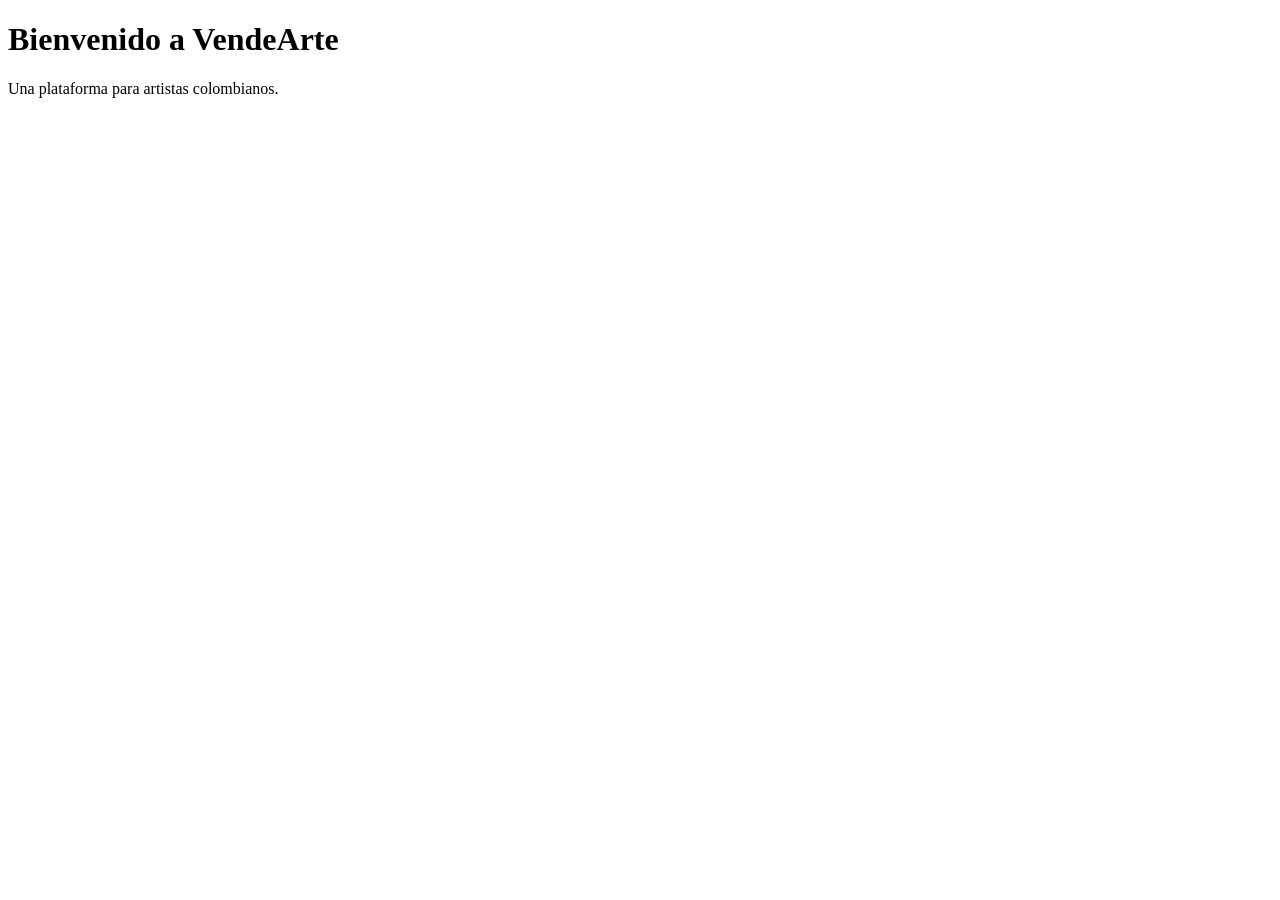
==== index.html @ 61d18cf7 "inicio proyecto VendeArte - estructura base" ====
<!DOCTYPE html>
<html lang="es">
<head>
    <title>VendeArte</title>
</head>
<body>
    <h1>Bienvenido a VendeArte</h1>
    <p>Una plataforma para artistas colombianos.</p>
    </body>
     








</html>
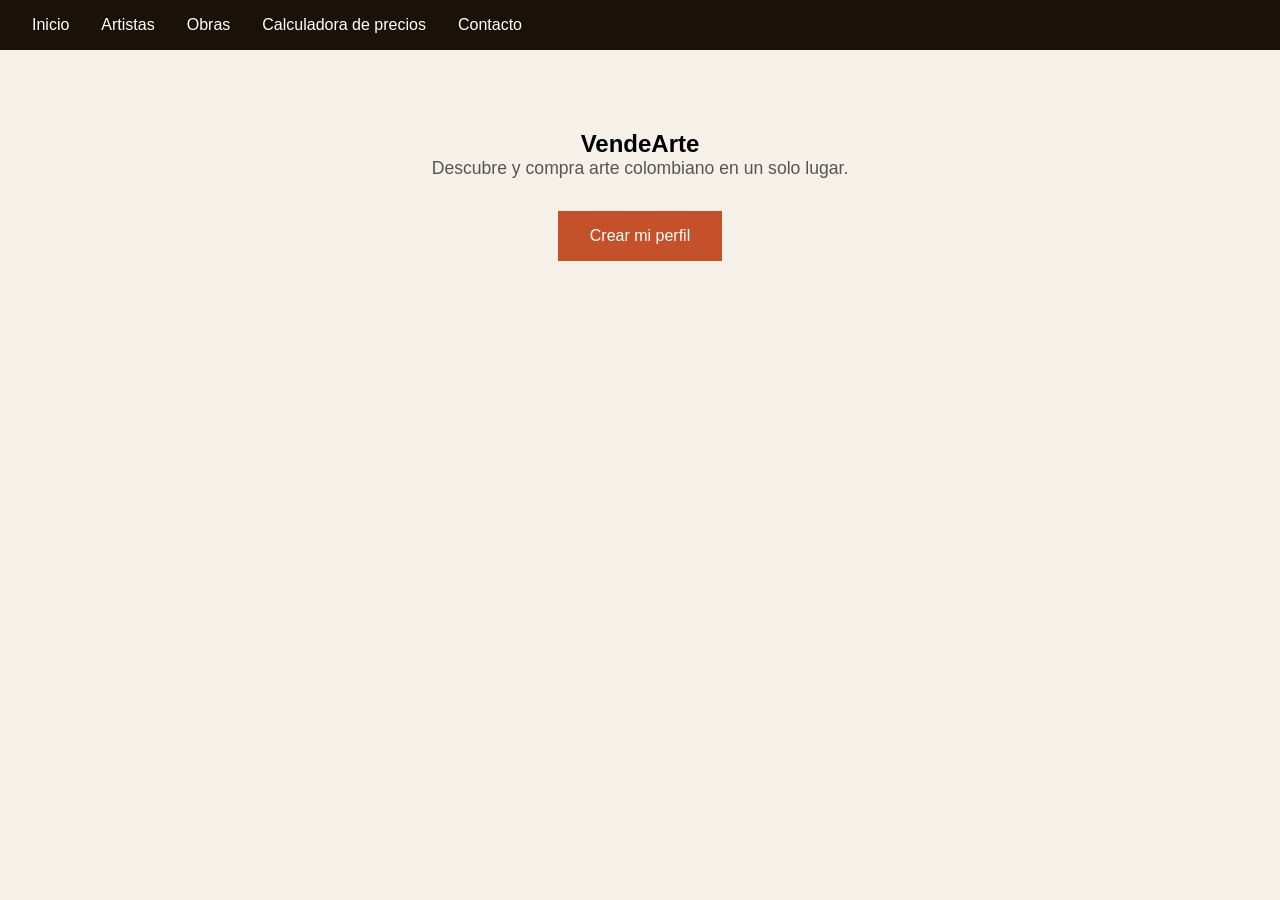
==== commit e5a1e5af: "hero y navegacion base de VendeArte" ====
--- a/index.html
+++ b/index.html
@@ -1,14 +1,26 @@
 <!DOCTYPE html>
 <html lang="es">
 <head>
+    <link rel="stylesheet" href="css/style.css">
     <title>VendeArte</title>
 </head>
 <body>
-    <h1>Bienvenido a VendeArte</h1>
-    <p>Una plataforma para artistas colombianos.</p>
-    </body>
-     
-
+    <nav>
+        <ul>
+            <li><a href="index.html">Inicio</a></li>
+            <li><a href="artistas.html">Artistas</a></li>
+            <li><a href="obras.html">Obras</a></li>
+            <li><a href="Calculadora de precios.html">Calculadora de precios</a></li> 
+            <li><a href="contacto.html">Contacto</a></li>
+        </ul>
+    </nav>
+    <section class="hero">
+        <h1>VendeArte</h1>
+        <p>Descubre y compra arte colombiano en un solo lugar.</p>
+        <button> Crear mi perfil</button>
+    </section>
+    
+</body>
 
 
 
--- a/css/style.css
+++ b/css/style.css
@@ -0,0 +1,51 @@
+* {
+  margin: 0;
+  padding: 0;
+  box-sizing: border-box;
+}
+
+body {
+  background: #f5f0e8;
+  font-family: Arial, sans-serif;
+}
+
+nav {
+  background: #1a1209;
+  padding: 1rem 2rem;
+}
+
+nav ul {
+  list-style: none;
+  display: flex;
+  gap: 2rem;
+}
+
+nav ul li a {
+  color: white;
+  text-decoration: none;
+}
+.hero {
+  padding: 5rem 2rem;
+  text-align: center;
+}
+
+.hero h2 {
+  font-size: 3rem;
+  color: #1a1209;
+  margin-bottom: 1rem;
+}
+
+.hero p {
+  font-size: 1.1rem;
+  color: #555;
+  margin-bottom: 2rem;
+}
+
+.hero button {
+  background: #c4512a;
+  color: white;
+  padding: 1rem 2rem;
+  border: none;
+  font-size: 1rem;
+  cursor: pointer;
+}
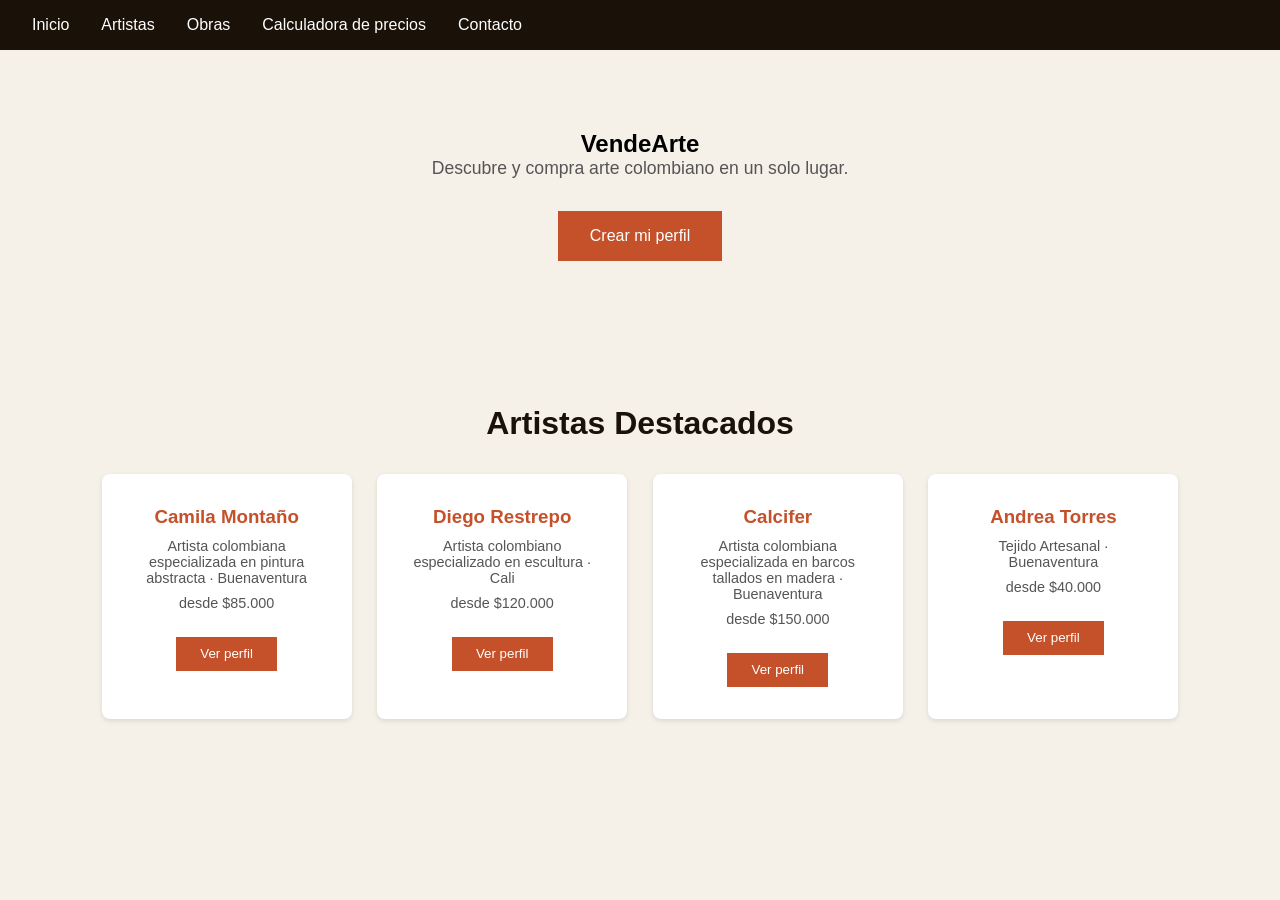
==== commit be9f9286: "página de contacto con formulario" ====
--- a/index.html
+++ b/index.html
@@ -19,7 +19,43 @@
         <p>Descubre y compra arte colombiano en un solo lugar.</p>
         <button> Crear mi perfil</button>
     </section>
+
+    <section class="artistas">
+    <h2>Artistas Destacados</h2>
+
+    <div class="cards">
+
+    <div class="card">
+        <h3>Camila Montaño</h3>
+        <p>Artista colombiana especializada en pintura abstracta  · Buenaventura </p>
+        <p>desde $85.000</p>
+        <button>Ver perfil</button>
+    </div>
     
+    <div class="card">
+        <h3>Diego Restrepo</h3>
+        <p>Artista colombiano especializado en escultura  · Cali </p>
+        <p>desde $120.000</p>
+        <button>Ver perfil</button>
+    </div>
+
+    <div class="card">
+        <h3>Calcifer</h3>
+        <p>Artista colombiana especializada en barcos tallados en madera  · Buenaventura </p>
+        <p>desde $150.000</p>
+        <button>Ver perfil</button>
+    </div>
+
+    <div class="card">
+        <h3>Andrea Torres</h3>
+        <p>Tejido Artesanal  · Buenaventura </p>
+        <p>desde $40.000</p>
+        <button>Ver perfil</button>
+    </div>
+    
+    </div>
+    </section>
+
 </body>
 
 
--- a/css/style.css
+++ b/css/style.css
@@ -48,4 +48,88 @@
   border: none;
   font-size: 1rem;
   cursor: pointer;
+}
+.artistas{
+    padding: 4rem 2rem;
+    text-align: center;
+}
+.artistas h2 {
+    font-size: 2rem;
+    color: #1a1209;
+    margin-bottom: 2rem;
+}
+.cards {
+    display: flex;
+    gap: 1.6rem;
+    justify-content: center;
+}
+.card {
+    background: white;
+    padding: 2rem;
+    border-radius: 8px;
+    width: 250px;
+    box-shadow: 0 2px 5px rgba(0,0,0,0.1);
+}
+.card h3{
+    color:#c4512a;
+    margin-bottom: 0.6rem;
+}
+.card p{
+    color: #555;
+    margin-bottom: 0.6rem;
+    font-size: 0.9rem;
+}
+.card button {
+    background: #c4512a;
+    color: white;
+    padding: 0.6rem 1.5rem;
+    border: none;
+    cursor: pointer;
+    margin-top: 1rem;
+    
+}
+
+.formulario {
+    padding: 4rem 2rem;
+    text-align: center;
+}
+.formulario h2 {
+    font-size: 2rem;
+    color: #1a1209;
+    margin-bottom: 0.5rem;
+}
+.formulario p {
+    color: #555;
+    margin-bottom: 2rem;
+}
+form{
+    display: flex;
+    flex-direction: column;
+    max-width: 500px;
+    margin: 0 auto;
+    gap: 1rem;
+    align-items: center;
+
+}
+
+form input, form textarea{
+    padding: 0.8rem 1rem;
+    border: 1px solid #ccc;
+    border-radius: 4px;
+    font-size: 1rem;
+    font-family: Arial, sans-serif;
+    
+}
+form textarea {
+    height: 150px;
+}
+
+form button {
+    background: #c4512a;
+    color: white;
+    padding: 0.8rem 2rem;
+    border: none;
+    font-size: 1rem;
+    cursor: pointer;
+    margin-top: 1rem;
 }
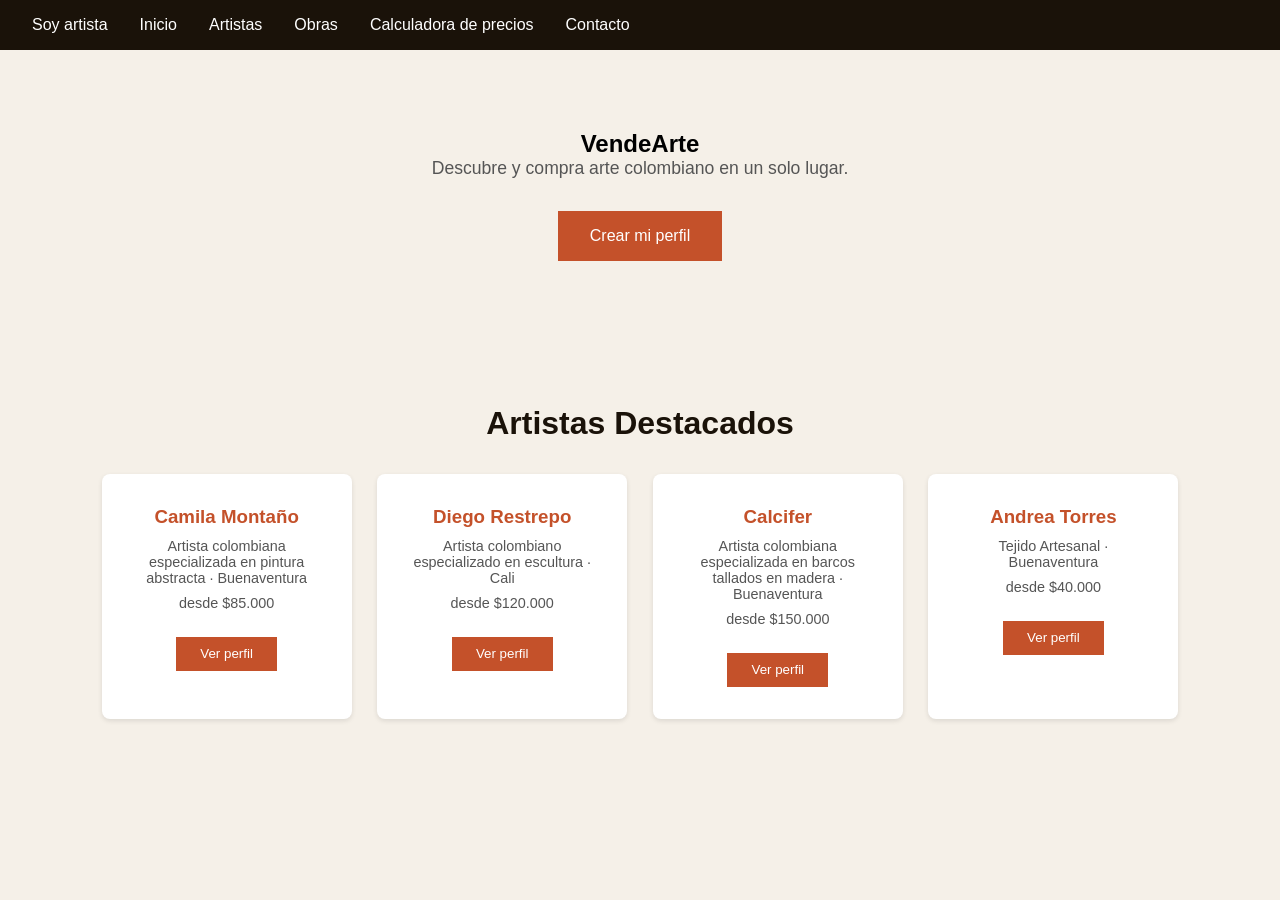
==== commit 6df2dd0b: "modulo CRUD completo de artistas" ====
--- a/index.html
+++ b/index.html
@@ -7,11 +7,12 @@
 <body>
     <nav>
         <ul>
+            <li><a href="registro-artista.php">Soy artista</a></li> 
             <li><a href="index.html">Inicio</a></li>
-            <li><a href="artistas.html">Artistas</a></li>
+            <li><a href="artistas.php">Artistas</a></li>
             <li><a href="obras.html">Obras</a></li>
-            <li><a href="Calculadora de precios.html">Calculadora de precios</a></li> 
-            <li><a href="contacto.html">Contacto</a></li>
+            <li><a href="Calculadora.php">Calculadora de precios</a></li> 
+            <li><a href="contacto.php">Contacto</a></li>
         </ul>
     </nav>
     <section class="hero">
@@ -52,7 +53,7 @@
         <p>desde $40.000</p>
         <button>Ver perfil</button>
     </div>
-    
+
     </div>
     </section>
 
--- a/css/style.css
+++ b/css/style.css
@@ -132,4 +132,16 @@
     font-size: 1rem;
     cursor: pointer;
     margin-top: 1rem;
+}
+.mensaje {
+    margin-top: 1rem;
+    color: #080808;
+    font-size: 1rem;
+    padding: 0.8rem 1rem;
+    border: 1px solid #c4512a;
+    border-radius: 4px;
+    background-color: #ffffff;
+    box-shadow: #c4512a  0px 4px 8px rgba(0,0,0,0.1);
+    
+
 }
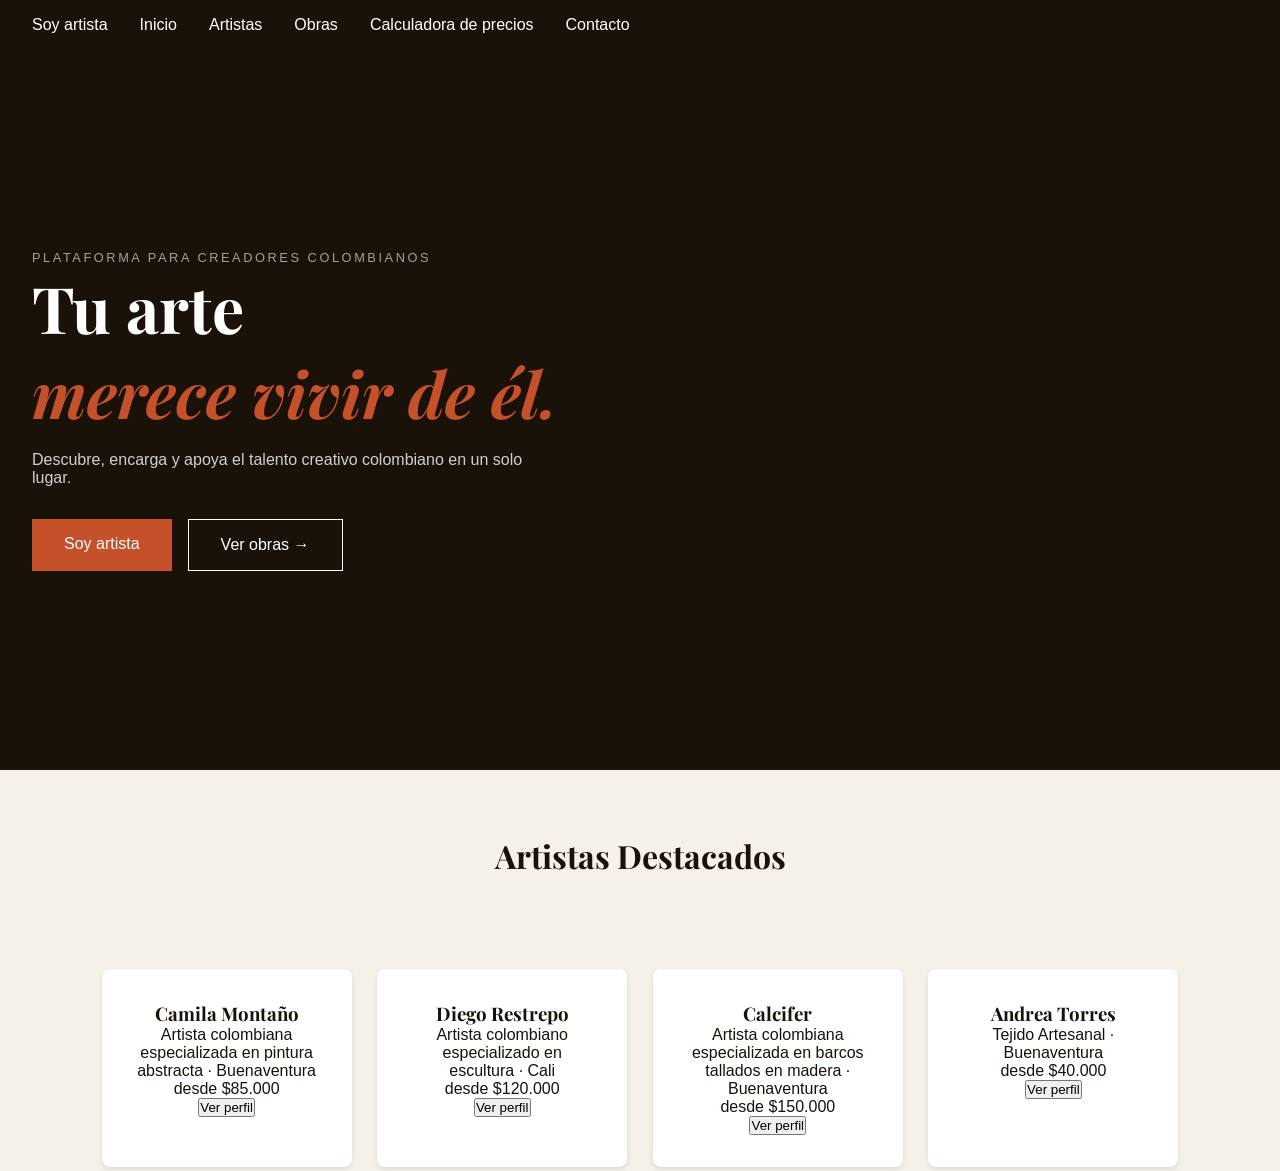
==== commit ab7ad5b8: "rediseño hero y cards" ====
--- a/index.html
+++ b/index.html
@@ -1,8 +1,11 @@
 <!DOCTYPE html>
 <html lang="es">
+<meta charset="UTF-8">
 <head>
+    <link href="https://fonts.googleapis.com/css2?family=Playfair+Display:ital,wght@0,400;0,700;1,400&family=DM+Sans:wght@300;400;500&display=swap" rel="stylesheet">
     <link rel="stylesheet" href="css/style.css">
     <title>VendeArte</title>
+    
 </head>
 <body>
     <nav>
@@ -10,16 +13,22 @@
             <li><a href="registro-artista.php">Soy artista</a></li> 
             <li><a href="index.html">Inicio</a></li>
             <li><a href="artistas.php">Artistas</a></li>
-            <li><a href="obras.html">Obras</a></li>
+            <li><a href="obras.php">Obras</a></li>
             <li><a href="Calculadora.php">Calculadora de precios</a></li> 
             <li><a href="contacto.php">Contacto</a></li>
         </ul>
     </nav>
-    <section class="hero">
-        <h1>VendeArte</h1>
-        <p>Descubre y compra arte colombiano en un solo lugar.</p>
-        <button> Crear mi perfil</button>
-    </section>
+   <section class="hero">
+  <div class="hero-texto">
+    <p class="eyebrow">Plataforma para creadores colombianos</p>
+    <h1>Tu arte<br><em>merece vivir de él.</em></h1>
+    <p class="hero-desc">Descubre, encarga y apoya el talento creativo colombiano en un solo lugar.</p>
+    <div class="hero-botones">
+      <a href="registro-artista.php" class="btn-primary">Soy artista</a>
+      <a href="obras.php" class="btn-secondary">Ver obras →</a>
+    </div>
+  </div>
+</section>
 
     <section class="artistas">
     <h2>Artistas Destacados</h2>
@@ -56,6 +65,7 @@
 
     </div>
     </section>
+    <script src="js/main.js"></script>
 
 </body>
 
--- a/css/style.css
+++ b/css/style.css
@@ -1,8 +1,22 @@
+
 * {
   margin: 0;
   padding: 0;
   box-sizing: border-box;
 }
+
+body {
+  font-family: 'DM Sans', sans-serif;
+  background: #f9f6f1;
+  color: #1a1209;
+}
+
+h1, h2, h3 {
+  font-family: 'Playfair Display', serif;
+}
+
+
+
 
 body {
   background: #f5f0e8;
@@ -25,30 +39,57 @@
   text-decoration: none;
 }
 .hero {
+  background: #1a1209;
+  color: #ffffff;
   padding: 5rem 2rem;
-  text-align: center;
+  min-height: 80vh;
+  display: flex;
+  flex-direction: column;
+  justify-content: center;
 }
 
-.hero h2 {
-  font-size: 3rem;
-  color: #1a1209;
-  margin-bottom: 1rem;
+.hero h1 {
+  font-size: 4rem;
 }
 
-.hero p {
-  font-size: 1.1rem;
-  color: #555;
-  margin-bottom: 2rem;
+.hero em {
+  color: #c4512a;
 }
 
-.hero button {
+.hero .eyebrow {
+  font-size: 0.8rem;
+  text-transform: uppercase;
+  letter-spacing: 0.2em;
+  opacity: 0.6;
+}
+.hero-botones {
+  display: flex;
+  gap: 1rem;
+  margin-top: 1rem;
+}
+.btn-primary {
   background: #c4512a;
   color: white;
   padding: 1rem 2rem;
   border: none;
-  font-size: 1rem;
-  cursor: pointer;
+  text-decoration: none;
 }
+
+.btn-secondary {
+  background: transparent;
+  color: #ffffff;
+  padding: 1rem 2rem;
+  border: 1px solid #ffffff;
+  text-decoration: none;
+ 
+}
+.hero-desc {
+  margin-top: 1rem;
+  margin-bottom: 2rem;
+  opacity: 0.8;
+  max-width: 500px;
+}
+
 .artistas{
     padding: 4rem 2rem;
     text-align: center;
@@ -64,29 +105,19 @@
     justify-content: center;
 }
 .card {
-    background: white;
-    padding: 2rem;
-    border-radius: 8px;
-    width: 250px;
-    box-shadow: 0 2px 5px rgba(0,0,0,0.1);
+  background: white;
+  padding: 2rem;
+  border-radius: 8px;
+  width: 250px;
+  box-shadow: 0 2px 5px rgba(0,0,0,0.1);
+  opacity: 0;
+  transform: translateY(30px);
+  transition: opacity 0.6s ease, transform 0.6s ease;
 }
-.card h3{
-    color:#c4512a;
-    margin-bottom: 0.6rem;
-}
-.card p{
-    color: #555;
-    margin-bottom: 0.6rem;
-    font-size: 0.9rem;
-}
-.card button {
-    background: #c4512a;
-    color: white;
-    padding: 0.6rem 1.5rem;
-    border: none;
-    cursor: pointer;
-    margin-top: 1rem;
-    
+
+.card.visible {
+  opacity: 1;
+  transform: translateY(60px);
 }
 
 .formulario {
